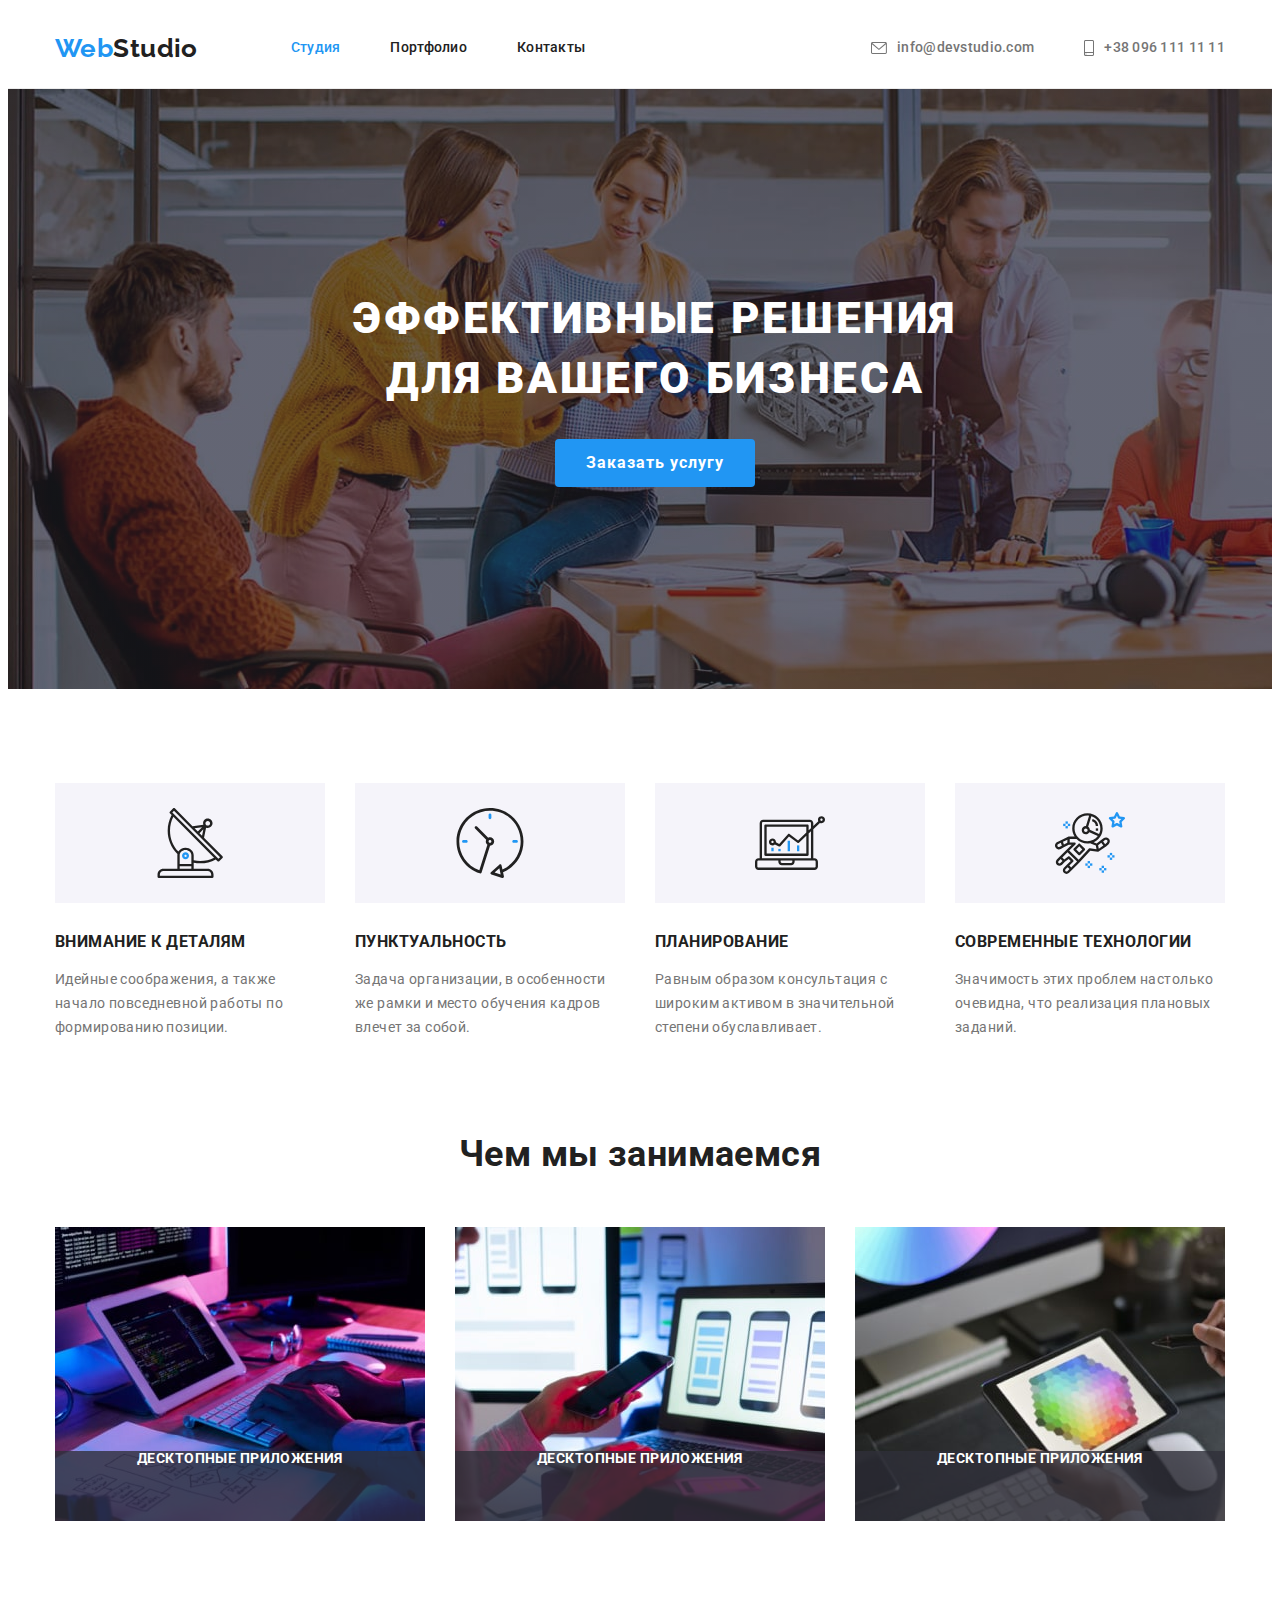
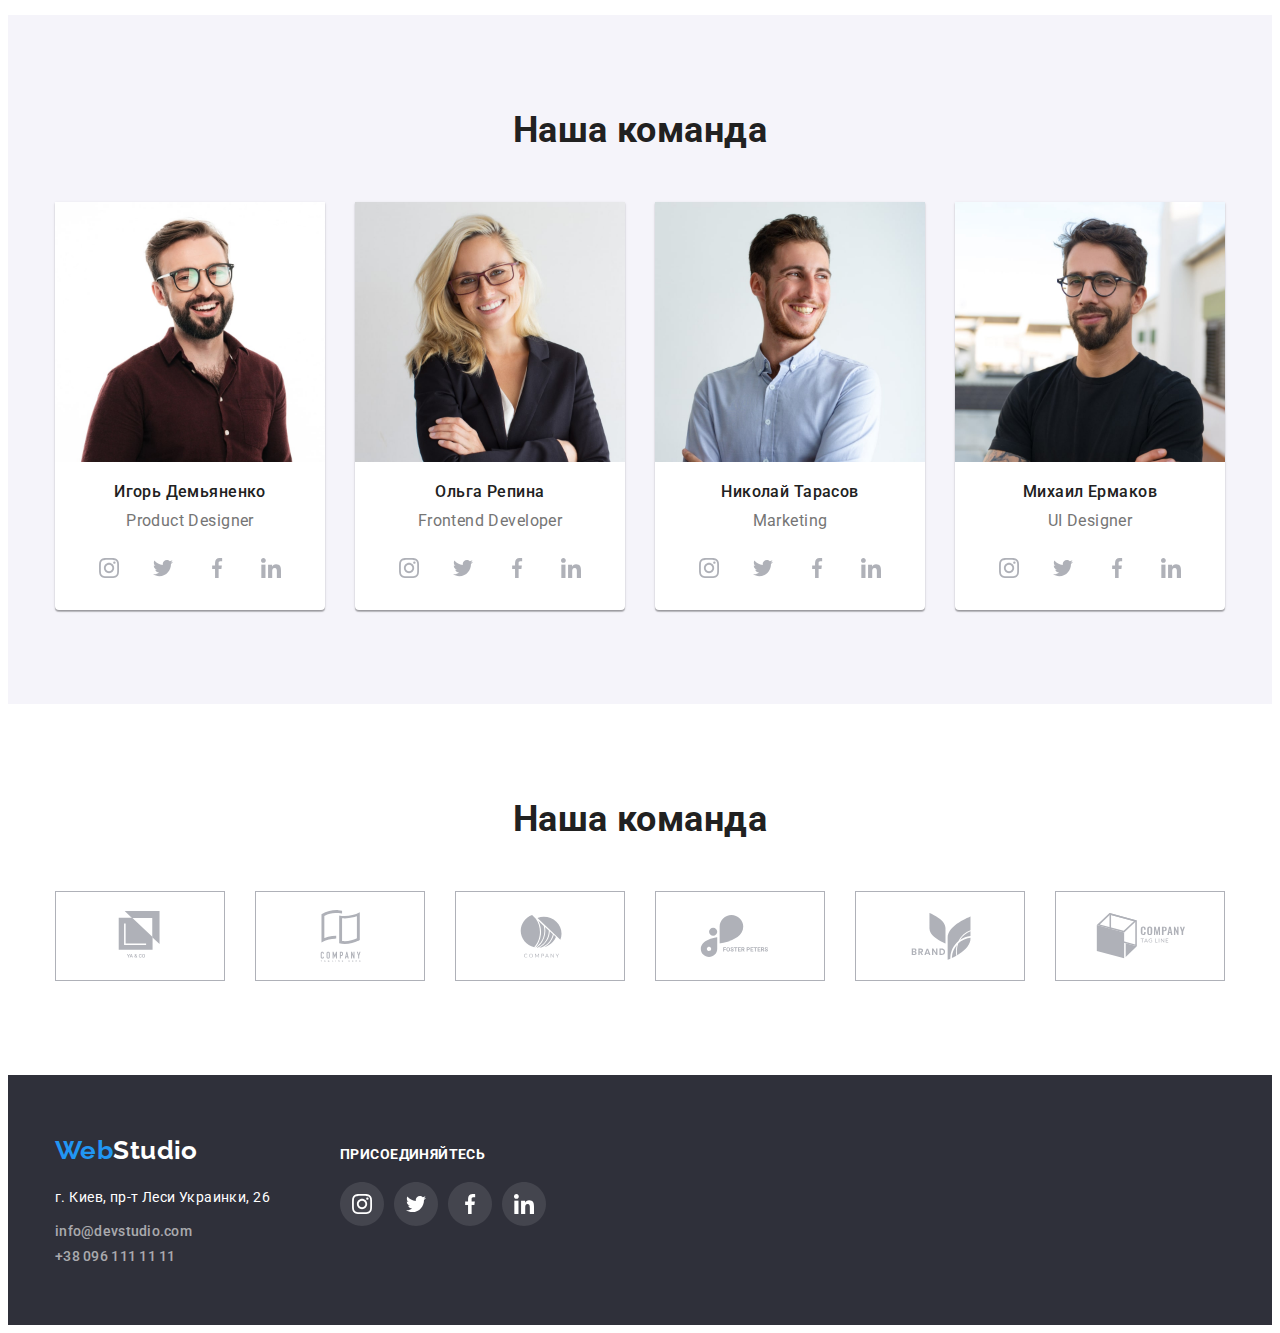
==== index.html @ 1a9e1a5f "Add files via upload" ====
<!DOCTYPE html>
<html lang="Ru">
<head>
    <meta charset="UTF-8">
    <meta name="viewport" content="width=device-width, initial-scale=1.0">
    <title>WebStudio</title>
    <link rel="stylesheet" href="https://cdnjs.cloudflare.com/ajax/libs/modern-normalize/1.0.0/modern-normalize.min.css"
        integrity="sha512-ISS7cAi1PEhQ8jnbJpJZMd29NlhNj4AWYyLOSp2CE/CsHxTCu+r+t0D2yoJudVrd0/8fTVPUVDzY5Tvli75u/g=="
        crossorigin="anonymous" />
    <link rel="preconnect" href="https://fonts.gstatic.com">
    <link href="https://fonts.googleapis.com/css2?family=Raleway:wght@700&family=Roboto:wght@400;500;700;900&display=swap"
        rel="stylesheet">
    <link rel="stylesheet" href="css/styles.css">
    
</head>

<body>
    <!--шапка сайта-->
    
<header class="header">
    <div class="countainer main-nav no-padding">
    <nav class="main-nav">
    <a lang="en" class="logo">
        Web<span class="logo-studio">Studio</span>
    </a>
    <ul class="site-nav">
        <li class="item">
            <a href="" class="link current">Студия</a>
        </li>
        <li class="item">
            <a href="./portfolio.html" class="link">Портфолио</a>
        </li>
        <li class="item">
            <a href=" " class="link">Контакты</a>
        </li>
    </ul>
    </nav>
    <ul class="site-contacts">
        <li class="item ">
        <a class="contacts" href="mailto:info@devstudio.com">
        <svg class="icon-conv">
            <use href="./image/iconside.svg#sideenvelope"></use>
        </svg>
        info@devstudio.com
        </a>
        </li>
        <li class="item">
        <a class="contacts" href="tel:380961111111">
        <svg class="icon-mob">
            <use href="./image/iconside.svg#sidesmartphone"></use>
        </svg>
        +38 096 111 11 11
        </a>
        </li>
    </ul>
    </div>
</header>
    <!--Основной раздел странички-->
<main>
        <!--Герой-->
    <section class="heroes overlay">   
    <div class="countainer hero-title">
        <div class="hero-title">
        <h1 class="hero">ЭФФЕКТИВНЫЕ РЕШЕНИЯ ДЛЯ ВАШЕГО БИЗНЕСА</h1>
        <button class="hero-button"> Заказать услугу</button>
        </div>
    </div>
    </section>
    
    <!--Описание -->
        <section class="all-padding">
    <div class="countainer">
        <ul class="description-list">
            <li class="main-parts features">
                <div class="svgimg4">
                <svg width="70px" height="70px">
                    <use href="./image/4svg.svg#4svgGroup"></use>
                </svg>
                </div>
                <h3 class="title">Внимание к деталям</h3>
                <p class="text">
                    Идейные соображения, а также начало повседневной работы по формированию позиции.
                </p>
            </li>
            <li class="main-parts features">
                <div class="svgimg4">
                <svg width="70px" height="70px">
                    <use href="./image/4svg.svg#4svgclock"></use>
                </svg>
                </div>
                <h3 class="title">Пунктуальность</h3>
                <p class="text">
                    Задача организации, в особенности же рамки и место обучения кадров влечет за собой.
                </p>
            </li>
            <li class="main-parts features">
                <div class="svgimg4">
                <svg width="70px" height="70px">
                    <use href="./image/4svg.svg#4svgdiagram"></use>
                </svg>
                </div>
                <h3 class="title">Планирование</h3>
                <p class="text">
                    Равным образом консультация с широким активом в значительной степени обуславливает.
                </p>
            </li> 
            <li class="main-parts features">
                <div class="svgimg4">
                <svg width="70px" height="70px">
                    <use href="./image/4svg.svg#4svgastronaut"></use>
                </svg>
                </div>
                <h3 class="title">Современные технологии</h3>
                <p class="text">
                    Значимость этих проблем настолько очевидна, что реализация плановых заданий.
                </p>
            </li>
        </ul>
        </div>
    </section>
    <!--Примеры работ-->
    
    <section class="all-padding no-padding">
    <div class="countainer">
        <h2 class="uppercase">Чем мы занимаемся</h2>

        <ul class="description-list">
            <li class="doing main-parts">
                <div class="doing-secondary">
                <img src="./image/Keyboard1.jpg" 
                alt="Мужчина верстает сайт за планшетом " width="370" height="294">
                
                <p class="doing-text">ДЕСКТОПНЫЕ ПРИЛОЖЕНИЯ</p>
                </div>
            </li>
            <li class="doing main-parts">
                <div class="doing-secondary">
                <img src="./image/Keyboard2.jpg"
                    alt="Девушка сидит за ноутбуком с мобильным телефоном" width="370" height="294">
                    <p class="doing-text">ДЕСКТОПНЫЕ ПРИЛОЖЕНИЯ</p>
                    </div>
            </li>
            <li class="doing main-parts">
                <div class="doing-secondary">
                <img src="./image/Keyboard3.jpg"
                    alt="Девушка держит планшет" width="370" height="294">
                    <p class="doing-text">ДЕСКТОПНЫЕ ПРИЛОЖЕНИЯ</p>
                    </div>
            </li>
        </ul>
    </div>
    </section>

    <!--Команда студии-->
    <section class="team all-padding">
    <div class="countainer">
        <h2 class="uppercase">Наша команда</h2>
        <ul class="photos description-list">
        <li class="partners main-parts">
            <img src="./image/Igor.jpg" alt="фотография Игоря Демьяненко" width="270" height="260">
            <div class="info-name">
            <h3 class="name">Игорь Демьяненко</h3>
            <p class="position" lang="en">Product Designer</p>
            <ul class="icon-partners">
            <li class="iconm"><a href="" class="iconsocial">
            <svg class="social">
                <use href="./image/symbol-defs.svg#ficoninstagram"> </use>
            </svg>
            </a></li>
            <li class="iconm"><a href="" class="iconsocial">
                <svg class="social">
                <use href="./image/symbol-defs.svg#ficontwitter"> </use>
                </svg>
            </a> </li>
            <li class="iconm"><a href="" class="iconsocial">
                <svg class="social">
                <use href="./image/symbol-defs.svg#ficonfacebook"> </use>
                </svg>
            </a></li>
            <li class="iconm"><a href="" class="iconsocial"> 
                <svg class="social">
                <use href="./image/symbol-defs.svg#ficonlinkedin"> </use>
                </svg>
            </a></li>
            </ul>
        </div>
        </li>
        <li class="partners main-parts">
        <img src="./image/Olga.jpg" alt="фотография Ольги Репиной" width="270" height="260">
        <div class="info-name">
        <h3 class="name">Ольга Репина</h3>
        <p class="position" lang="en">Frontend Developer</p>
        <ul class="icon-partners">
            <li class="iconm"><a href="" class="iconsocial">
            <svg class="social">
                <use href="./image/symbol-defs.svg#ficoninstagram"> </use>
            </svg>
            </a></li>
            <li class="iconm"><a href="" class="iconsocial">
            <svg class="social">
                <use href="./image/symbol-defs.svg#ficontwitter"> </use>
            </svg>
            </a> </li>
            <li class="iconm"><a href="" class="iconsocial">
            <svg class="social">
                <use href="./image/symbol-defs.svg#ficonfacebook"> </use>
            </svg>
            </a></li>
            <li class=" iconm"><a href="" class="iconsocial">
            <svg class="social">
                <use href="./image/symbol-defs.svg#ficonlinkedin"> </use>
            </svg>
            </a></li>
        </ul>
        </div>
        </li>
        <li class="partners main-parts">
        <img src="./image/Nikolay.jpg" alt="фотография Николая Тарасова" width="270" height="260">
        <div class="info-name">
        <h3 class="name">Николай Тарасов</h3>
        <p class="position" lang="en">Marketing</p>
        <ul class="icon-partners">
            <li class="iconm"><a href="" class="iconsocial">
            <svg class="social">
                <use href="./image/symbol-defs.svg#ficoninstagram"> </use>
            </svg>
            </a></li>
            <li class="iconm"><a href="" class="iconsocial">
            <svg class="social">
                <use href="./image/symbol-defs.svg#ficontwitter"> </use>
            </svg>
            </a> </li>
            <li class="iconm"><a href="" class="iconsocial">
            <svg class="social">
                <use href="./image/symbol-defs.svg#ficonfacebook"> </use>
            </svg>
            </a></li>
            <li class=" iconm"><a href="" class="iconsocial">
            <svg class="social">
                <use href="./image/symbol-defs.svg#ficonlinkedin"> </use>
            </svg>
            </a></li>
        </ul>
        </div>
        </li>
        <li class="partners main-parts">
            <img  src="./image/Michael.jpg"  alt="фотография Михаила Ермакова" width="270" height="260">
            <div class="info-name">
            <h3 class="name">Михаил Ермаков</h3>
            <p class="position" lang="en">UI Designer</p>
            <ul class="icon-partners">
            <li class="iconm"><a href="" class="iconsocial">
            <svg class="social">
                <use href="./image/symbol-defs.svg#ficoninstagram"> </use>
            </svg>
            </a></li>
            <li class="iconm"><a href="" class="iconsocial">
            <svg class="social">
                <use href="./image/symbol-defs.svg#ficontwitter"> </use>
            </svg>
            </a> </li>
            <li class="iconm"><a href="" class="iconsocial">
            <svg class="social">
            <use href="./image/symbol-defs.svg#ficonfacebook"> </use>
                </svg>
            </a></li>
            <li class="iconm"><a href="" class="iconsocial">
            <svg class="social">
                <use href="./image/symbol-defs.svg#ficonlinkedin"> </use>
            </svg>
            </a></li>
            </ul>
            </div>
        </li>
        </ul>
    </div>
</section>

<section class=" all-padding">
    <div class="countainer" >
        <h2 class="uppercase">Наша команда</h2>
        <ul class="iconclient">
        <li class="main-parts companions"><a href="" class="client">
            <svg class="icom-client">
                <use href="./image/client.svg#iconClient-1 "></use>
            </svg>
        </a></li>
        <li class="main-parts companions"><a href="" class="client">
            <svg class="icom-client">
                <use href="./image/client.svg#iconClient-2 "></use>
            </svg>
        </a></li>
        <li class="main-parts companions"><a href="" class="client">
            <svg class="icom-client">
                <use href="./image/client.svg#iconClient-3 "></use>
            </svg>
        </a></li>
        <li class="main-parts companions"><a href="" class="client">
            <svg class="icom-client">
                <use href="./image/client.svg#iconClient-4 "></use>
            </svg>
        </a></li>
        <li class="main-parts companions"><a href="" class="client">
            <svg class="icom-client">
                <use href="./image/client.svg#iconClient-5 "></use>
            </svg>
        </a></li>
        <li class="main-parts companions"><a href="" class="client">
            <svg class="icom-client">
                <use href="./image/client.svg#iconClient-6 "></use>
            </svg>
        </a></li>
        </ul>
    </div>
</section>
</main>

    <!--Контакты и местоположение студии-->
<footer>
    <div class="countainer footer-countainer">
    <div class="footer-block">
    <a lang="en" class="logo">
        Web<span class="logo-footer">Studio</span>
    </a>
    <address class="address-footer">
        <p class="location">г. Киев, пр-т Леси Украинки, 26</p>
    </address>
    <ul class="site-contacts site-contacts-footer">
        <li class="footer-locfoo">
            <a class="contacts-footer" href="mailto:info@devstudio.com">
            info@devstudio.com
            </a>
        </li>
        <li class="footer-locfoo">
        <a class="contacts-footer " href="tel:380961111111">
            +38 096 111 11 11
        </a>
        </li>
    </ul>
    </div>
    <div>
        <h3 class="footerzag">ПРИСОЕДИНЯЙТЕСЬ</h3>
        <ul class="icon-footer">
        <li class="iconmf"><a href="" class="itfi">
        <svg class="iconfooter ">
            <use  href="./image/iconfooter.svg#ficoninstagram "></use>
        </svg>
        </a></li>
        <li class="iconmf"><a href="" class="itfi">
        <svg class="iconfooter">
            <use href="./image/iconfooter.svg#ficontwitter "></use>
        </svg>
        </a></li>
        <li class="iconmf"><a href="" class="itfi">
        <svg class="iconfooter">
            <use href="./image/iconfooter.svg#ficonfacebook "></use>
        </svg>
        </a></li>
        <li  class="iconmf"><a href="" class="itfi">
        <svg class="iconfooter">
            <use href="./image/iconfooter.svg#ficonlinkedin "></use>
        </svg>
        </a></li>
    </ul>
    </div>
    </div>
</footer>

</body>

</html>
---- css/styles.css ----
:root {
  --primari-text-color: #212121;
  --primari-click-color: #2196f3;
  --secondary-color: #757575;
  --primari-white-color: #ffffff;
  --background-hefu-color: #2f303a;
  --batton-bg-color: #f5f4fa;
  --contacts-footer-color: rgba(255, 255, 255, 0.6);
  --border-color: #eeeeee;
  --icon-color: #afb1b8;
}

html {
  box-sizing: border-box;
}
*,
*::before,
*::after {
  box-sizing: inherit;
}

body {
  background-color: var(--primari-bg-color);
  color: var(--primari-text-color);
  font-family: Roboto, sans-serif;
  letter-spacing: 0.03em;
  font-size: 14px;
}

ul {
  padding: 0;
  margin: 0;
  list-style: none;
}

.visually-hidden {
  position: absolute;
  clip: rect(0 0 0 0);
  width: 1px;
  height: 1px;
  margin: -1px;
}

.countainer {
  margin-left: auto;
  margin-right: auto;
  width: 1200px;
  padding-left: 15px;
  padding-right: 15px;
}

.heroes .item {
  padding-bottom: 0;
  padding-left: 0;
  padding-right: 0;
}

.item2 {
  display: flex;
}
/*Логотип*/
.header {
  background: var(--primari-white-color);
  border-bottom: 1px solid #ececec;
}

.logo {
  color: var(--primari-click-color);

  font-family: Raleway, sans-serif;
  font-weight: 700;
  font-size: 26px;
  line-height: 1.19;
}

.logo-studio {
  color: var(--primari-text-color);
}

.site-nav {
  display: flex;
  margin-left: 93px;
}

.site-nav .item + .item {
  margin-left: 50px;
}

.site-nav,
.link,
.site-contacts,
.contacts {
  font-weight: 500;
  line-height: 1.14;
  letter-spacing: 0.02em;
}

.site-nav .link {
  display: block;
  padding-top: 32px;
  padding-bottom: 32px;

  color: var(--primari-text-color);
  text-decoration: none;
}

.site-contacts {
  display: flex;
  margin-left: auto;
  align-items: center;
}

.site-contacts .item + .item {
  margin-left: 50px;
}

.contacts {
  display: flex;
  align-items: center;
  padding-top: 32px;
  padding-bottom: 32px;
}

.main-nav {
  display: flex;
  align-items: center;
  padding-bottom: 0;
}

.site-contacts .contacts {
  color: var(--secondary-color);
  text-decoration: none;
}

.site-nav .link.current {
  color: var(--primari-click-color);
}

.site-nav .link:hover,
.site-nav .link:focus {
  color: var(--primari-click-color);
}

.site-contacts .contacts:hover,
.site-contacts .contacts:focus {
  color: var(--primari-click-color);
}

/*Основной раздел*/
/*герой*/

.all-padding {
  padding-top: 94px;
  padding-bottom: 94px;
}

.heroes {
  background: var(--background-hefu-color);

  padding-top: 200px;
  padding-bottom: 200px;
}

.hero {
  margin-top: 0px;
  margin-bottom: 30px;
  margin-left: auto;
  margin-right: auto;

  color: var(--primari-white-color);

  font-weight: 900;
  font-size: 44px;
  line-height: 1.36;
  letter-spacing: 0.06em;
}

.hero-title {
  text-align: center;
  width: 696px;
}

.main-part + .main-part {
  margin-left: 50px;
}

.description-list {
  display: flex;
}

.no-padding {
  padding-top: 0;
}

.title {
  margin-top: 30px;

  color: var(--primari-text-color);

  font-weight: 700;
  line-height: 1.14;
  letter-spacing: 0.03em;
  text-transform: uppercase;
}

.section-uppercase {
  padding-bottom: 94px;
}

.uppercase {
  text-align: center;
  color: var(--primari-text-color);
  margin-top: 0;
  margin-bottom: 50px;

  font-weight: 700;
  font-size: 36px;
  line-height: 1.2;
}

.doing {
  display: inline-block;
  font-size: 0;
}

.icon-conv {
  width: 16px;
  height: 12px;
  fill: currentColor;
  margin-right: 10px;
}
.icon-mob {
  width: 10px;
  height: 16px;
  fill: currentColor;
  margin-right: 10px;
}

.overlay {
  max-width: 1600px;
  height: 600px;
  margin-left: auto;
  margin-right: auto;
  background-image: linear-gradient(
      to right,
      rgba(47, 48, 58, 0.4),
      rgba(47, 48, 58, 0.4)
    ),
    url(../image/Решения.jpg);
}

/*Команда сайта*/
.svgimg4 {
  display: flex;
  justify-content: center;
  align-items: center;
  width: 270px;
  height: 120px;

  background-color: #f5f4fa;
}

.team {
  background: #f5f4fa;
}

.text {
  display: block;
  margin-top: 0;
  margin-bottom: 0;
  color: var(--secondary-color);
  width: 270px;

  font-weight: 400;
  line-height: 1.7;
}

.partners {
  display: inline-block;
  font-size: 0;

  background: var(--primari-white-color);

  box-shadow: 0px 1px 3px rgba(0, 0, 0, 0.12), 0px 1px 1px rgba(0, 0, 0, 0.14),
    0px 2px 1px rgba(0, 0, 0, 0.2);
  border-radius: 0px 0px 4px 4px;
}

.icon-partners {
  display: flex;
  align-items: center;
  justify-content: center;
}

.iconclient {
  display: flex;
  align-items: center;
}

.iconm {
  width: 44px;
  height: 44px;
}

.iconm + .iconm {
  margin-left: 10px;
}

.iconsocial {
  display: flex;
  align-items: center;
  justify-content: center;

  width: 100%;
  height: 100%;
  border-radius: 50%;
  fill: var(--icon-color);
  background-color: var(--primari-white-color);
}
.iconsocial:focus,
.iconsocial:hover {
  fill: var(--primari-white-color);
  background-color: var(--primari-click-color);
}

.social {
  width: 20px;
  height: 20px;
}

.features {
  width: 270px;
}

.main-parts + .main-parts {
  margin-left: 30px;
}

.name {
  color: var(--primari-text-color);
  margin-top: 0;
  margin-bottom: 10px;

  font-weight: 500;
  font-size: 16px;
  line-height: 1.2;
}

.photos {
  text-align: center;
}

.position,
.filter {
  color: var(--secondary-color);
  margin-top: 0;
  margin-bottom: 16px;

  font-weight: 400;
  font-size: 16px;
  line-height: 1.2;
}

.info-name {
  padding-top: 20px;
  padding-bottom: 20px;
  padding-left: 24px;
  padding-right: 24px;
  margin-top: 0;
  margin-left: 0;
}

.icom-client {
  width: 170px;
  height: 90px;
}

.companions {
  width: 170px;
  height: 90px;
}

.client {
  display: flex;
  align-items: center;

  color: var(--icon-color);
  fill: currentColor;

  width: 100%;
  height: 100%;
  border: 1px solid var(--icon-color);
}

.client:focus,
.client:hover {
  color: var(--primari-click-color);
  border-color: var(--primari-click-color);
}

/*Портфолио*/
.all-portfolio {
  display: flex;
  flex-wrap: wrap;
  flex-direction: main axis;
  text-align: start;
}

.portfolio-bar {
  display: inline-block;
  text-decoration: none;
}

.portfolio-bar:focus,
.portfolio-bar:hover {
  background: var(--primari-white-color);
  box-shadow: 0px 1px 1px rgba(0, 0, 0, 0.12), 0px 4px 4px rgba(0, 0, 0, 0.06),
    1px 4px 6px rgba(0, 0, 0, 0.16);
  opacity: 1;
}

.portfolio-countainer {
  font-size: 0;
  width: 370px;
  margin-bottom: 30px;
  margin-right: 30px;

  background: var(--primari-white-color);
  border: 0.1px solid var(--border-color);
}

.all-portfolio .portfolio-countainer:nth-last-child(-n + 3) {
  margin-bottom: 0;
}

.all-portfolio .portfolio-countainer:nth-child(3n) {
  margin-right: 0;
}

.portfolio {
  color: var(--primari-text-color);
  margin-top: 0;
  margin-bottom: 4px;
  margin-left: 0;

  font-weight: 700;
  font-size: 18px;
  line-height: 2;
  letter-spacing: 0.06em;
}
.position {
  line-height: 1.19;
}

.filter {
  margin-top: 0;
  margin-bottom: 0;
  margin-left: 0;

  line-height: 1.9;
}

.info-portfolio {
  width: 100%;
  padding-top: 20px;
  padding-bottom: 20px;
  padding-left: 24px;
  margin-top: 0;
  margin-left: 0;
}

.product {
  position: relative;
  display: flex;

  align-items: center;
  justify-content: center;
}

.product::before {
  display: inline-block;
  position: absolute;
  content: "";
  width: 100%;
  height: 100%;
  background-color: rgba(33, 150, 243, 0.9);

  opacity: 0;

  transition: 500ms opacity linear;
}
.portfolio-bar:focus .product::before,
.portfolio-bar:hover .product::before {
  opacity: 1;
}

.product-meta {
  opacity: 0;
  position: absolute;

  margin-top: 63px;
  margin-bottom: 63px;
  margin-right: 24px;
  margin-left: 24px;

  font-weight: 400;
  font-size: 18px;
  line-height: 1.6;

  letter-spacing: 0.03em;

  color: var(--primari-white-color);

  transition: 500ms opacity linear;
}
.portfolio-bar:focus .product .product-meta,
.portfolio-bar:hover .product .product-meta {
  opacity: 1;
}

.doing-secondary {
  position: relative;
  display: flex;
  text-align: center;
}

.doing-text {
  position: absolute;
  font-family: Roboto;
  font-weight: 700;
  font-size: 14px;
  line-height: 1.14;
  letter-spacing: 0.03em;
  margin: 0;
  bottom: 0;

  width: 100%;
  height: 70px;

  color: #ffffff;
  background-color: rgba(47, 48, 58, 0.8);
}

/*Подвал*/
footer {
  background: var(--background-hefu-color);
  padding-top: 60px;
  padding-bottom: 60px;
}

.contacts-footer {
  color: var(--contacts-footer-color);
  text-decoration: none;
}
.site-contacts-footer {
  flex-direction: column;
  align-items: flex-start;
}
.contacts-footer:hover,
.contacts-footer:focus {
  color: var(--primari-click-color);
}

.logo-footer {
  font-family: Raleway;
  font-weight: 700;
  font-size: 26px;
  line-height: 1.2;
}

.footer-locfoo + .footer-locfoo {
  margin-top: 9px;
}

.logo-footer {
  color: var(--primari-white-color);
}

.address-footer {
  margin-bottom: 9px;
  margin-top: 20px;
}

.location {
  color: var(--primari-white-color);
  font-style: normal;

  font-weight: 400;
  font-size: 14px;
  line-height: 1.7;
}

.footer-countainer {
  padding-bottom: 0;
  display: flex;
  align-items: baseline;
}

.iconfooter {
  width: 44px;
  height: 44px;
}

.footer-block {
  margin-right: 70px;
}

.footerzag {
  font-style: normal;
  font-weight: 700;
  font-size: 14px;
  line-height: 16px;
  letter-spacing: 0.03em;
  color: var(--primari-white-color);
  margin-top: 0px;
  margin-bottom: 20px;
}

.icon-footer {
  display: flex;
  align-items: center;
}

.iconmf + .iconmf {
  margin-left: 10px;
}

.itfi {
  color: rgba(255, 255, 255, 0.1);
  fill: currentColor;
}

.itfi:hover,
.itfi:focus {
  color: var(--primari-click-color);
}

/*Кнопки*/

button {
  padding: 0;
  border: none;
  font: inherit;
  color: inherit;
  background-color: transparent;
  cursor: pointer;
}

.hero-button {
  text-decoration: none;
  border: solid 1px transparent;
  border-radius: 4px;
  padding: 0.5em 1em;
  outline: none;
  display: inline-block;
  min-width: 200px;

  color: var(--primari-white-color);
  background: var(--primari-click-color);

  font-weight: 700;
  font-size: 16px;
  line-height: 1.9;
  letter-spacing: 0.06em;
}

.hero-button:hover,
.hero-button:focus {
  color: var(--primari-click-color);
  background: var(--primari-white-color);
}

.item-button {
  text-decoration: none;
  border: solid 1px transparent;
  border-radius: 4px;
  outline: none;

  background: var(--batton-bg-color);
  color: var(--primari-text-color);

  font-weight: 500;
  font-size: 16px;
  line-height: 1.6;

  text-align: center;
  letter-spacing: 0.03em;
}

.buttons:focus,
.item-button:hover {
  color: var(--batton-bg-color);
  background: var(--primari-click-color);

  box-shadow: 0px 3px 1px rgba(0, 0, 0, 0.1), 0px 1px 2px rgba(0, 0, 0, 0.08),
    0px 2px 2px rgba(0, 0, 0, 0.12);
}

.buttons-bar {
  display: flex;
  justify-content: center;

  margin-bottom: 50px;
}

.item-button + .item-button {
  margin-left: 8px;
}

.buttons {
  display: block;
  padding: 0.5em 1em;
}
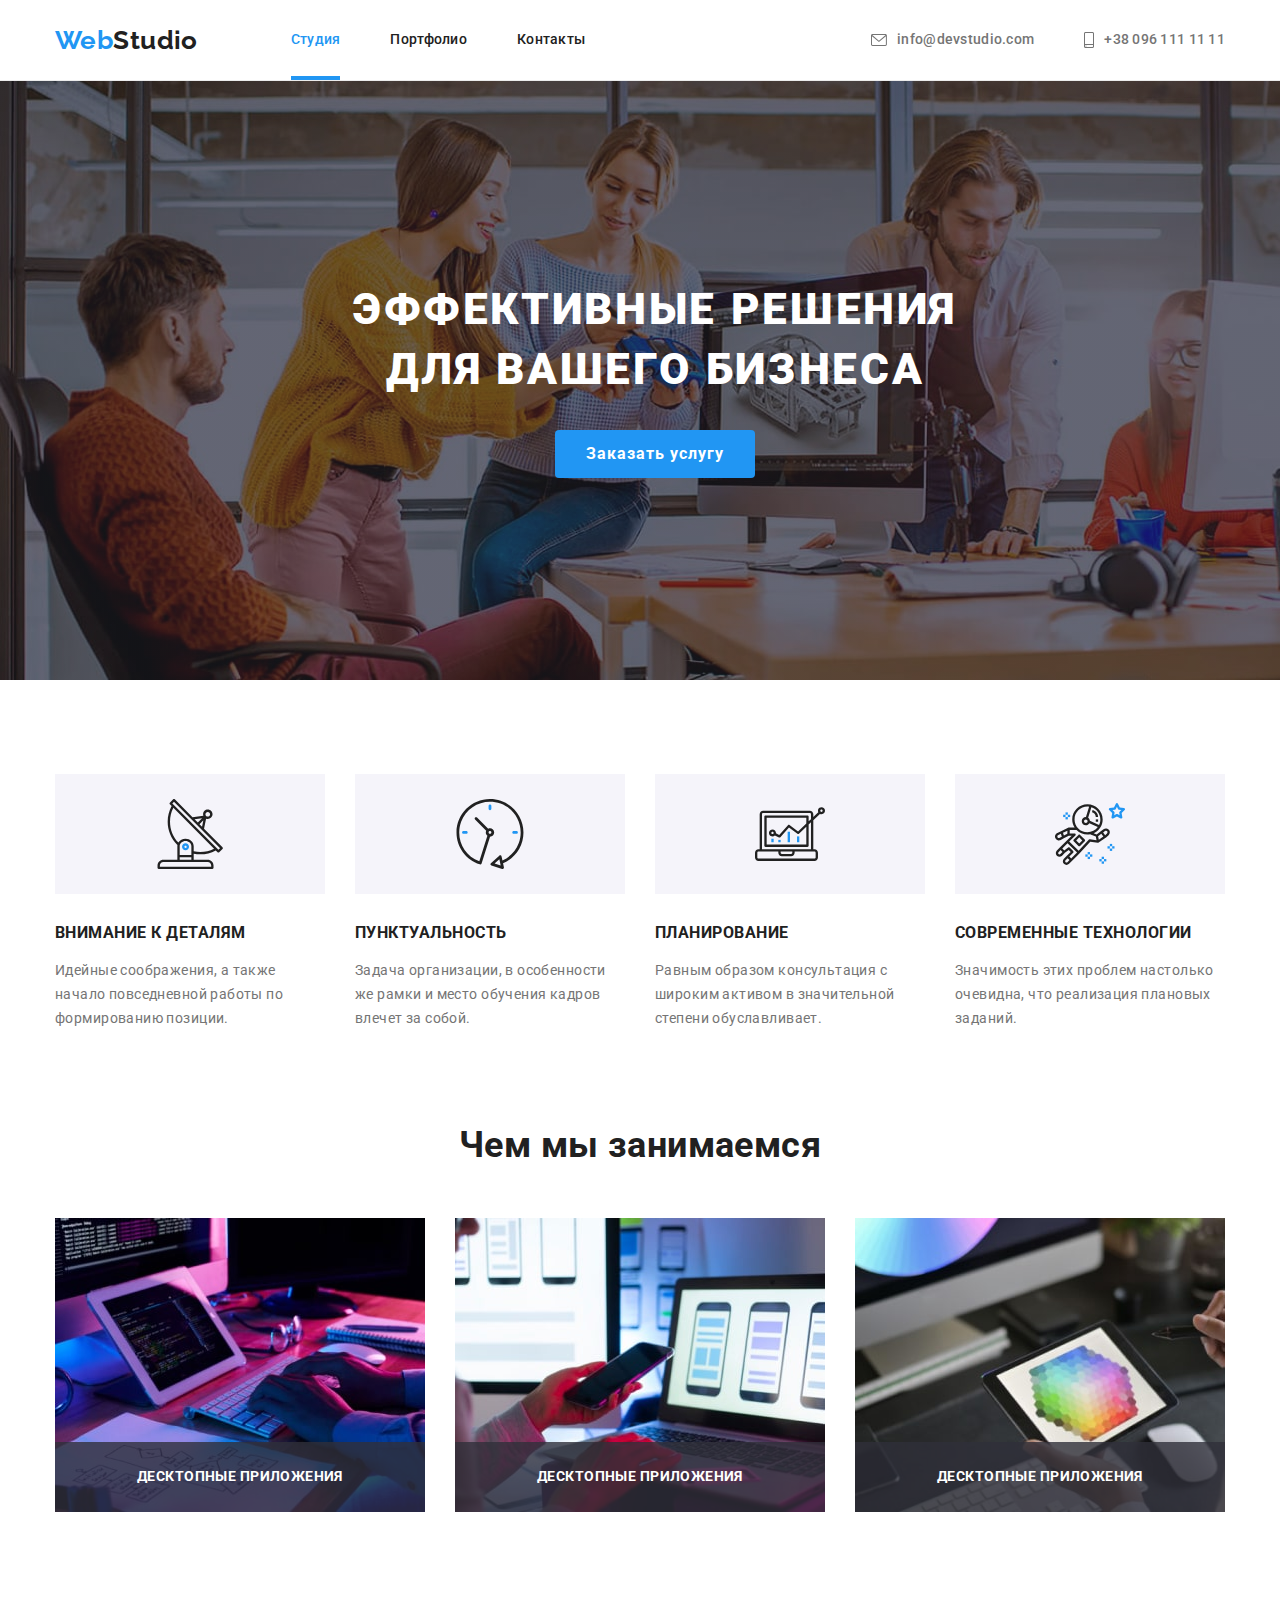
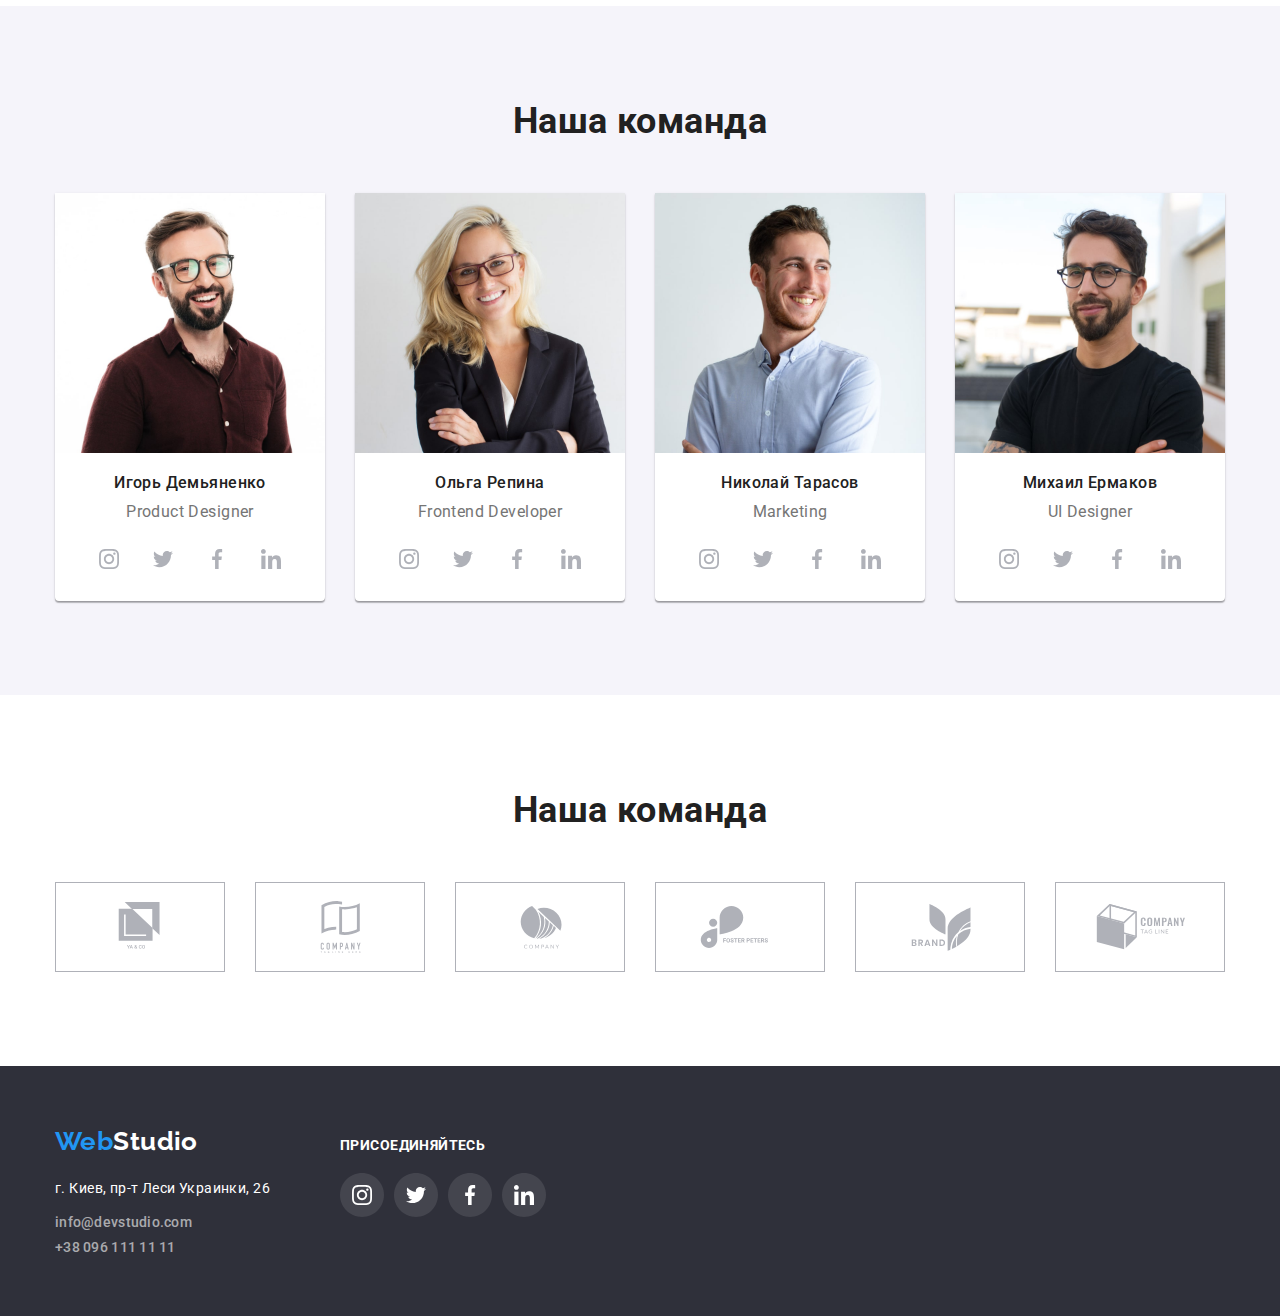
==== commit 6b3ce5bb: "Add files via upload" ====
--- a/index.html
+++ b/index.html
@@ -24,13 +24,13 @@
         Web<span class="logo-studio">Studio</span>
     </a>
     <ul class="site-nav">
-        <li class="item">
+        <li class="item item-link">
             <a href="" class="link current">Студия</a>
         </li>
-        <li class="item">
+        <li class="item item-link">
             <a href="./portfolio.html" class="link">Портфолио</a>
         </li>
-        <li class="item">
+        <li class="item item-link">
             <a href=" " class="link">Контакты</a>
         </li>
     </ul>
@@ -62,7 +62,7 @@
     <div class="countainer hero-title">
         <div class="hero-title">
         <h1 class="hero">ЭФФЕКТИВНЫЕ РЕШЕНИЯ ДЛЯ ВАШЕГО БИЗНЕСА</h1>
-        <button class="hero-button"> Заказать услугу</button>
+        <button class="hero-button" data-modal-open> Заказать услугу</button>
         </div>
     </div>
     </section>
@@ -313,6 +313,16 @@
         </ul>
     </div>
 </section>
+<div class="backdrop is-hidden" data-modal>
+    <div class="modal">
+        <button data-modal-close class="closebutton">
+            <svg class="close">
+                <use href="./image/closesvg.svg#closesvgclose"></use>
+            </svg>
+        </button>
+    </div>
+    
+</div>
 </main>
 
     <!--Контакты и местоположение студии-->
@@ -366,6 +376,8 @@
     </div>
 </footer>
 
+<script src="./js/modal.js">
+</script>
 </body>
 
 </html>--- a/css/styles.css
+++ b/css/styles.css
@@ -25,6 +25,8 @@
   font-family: Roboto, sans-serif;
   letter-spacing: 0.03em;
   font-size: 14px;
+  margin: 0;
+  padding-top: 80px;
 }
 
 ul {
@@ -58,8 +60,15 @@
 .item2 {
   display: flex;
 }
+
 /*Логотип*/
 .header {
+  position: fixed;
+  z-index: 1;
+  width: 100%;
+  top: 0;
+  left: 0;
+  min-height: 80px;
   background: var(--primari-white-color);
   border-bottom: 1px solid #ececec;
 }
@@ -102,6 +111,8 @@
 
   color: var(--primari-text-color);
   text-decoration: none;
+
+  transition: color 250ms cubic-bezier(0.4, 0, 0.2, 1);
 }
 
 .site-contacts {
@@ -146,6 +157,31 @@
   color: var(--primari-click-color);
 }
 
+/*.item-link:hover .link::after {
+  opacity: 1;
+}*/
+
+.site-nav .link.current.link::after {
+  opacity: 1;
+}
+
+.item-link {
+  position: relative;
+}
+
+.link::after {
+  position: absolute;
+  display: flex;
+  content: "";
+  bottom: 0;
+  left: 0;
+  width: 100%;
+  height: 4px;
+  box-sizing: 4px;
+  background-color: var(--primari-click-color);
+  opacity: 0;
+  transition: opacity 250ms linear;
+}
 /*Основной раздел*/
 /*герой*/
 
@@ -316,6 +352,9 @@
   border-radius: 50%;
   fill: var(--icon-color);
   background-color: var(--primari-white-color);
+
+  transition: background-color 250ms cubic-bezier(0.4, 0, 0.2, 1),
+    fill 250ms cubic-bezier(0.4, 0, 0.2, 1);
 }
 .iconsocial:focus,
 .iconsocial:hover {
@@ -390,6 +429,9 @@
   width: 100%;
   height: 100%;
   border: 1px solid var(--icon-color);
+
+  transition: border-color 250ms cubic-bezier(0.4, 0, 0.2, 1),
+    color 250ms cubic-bezier(0.4, 0, 0.2, 1);
 }
 
 .client:focus,
@@ -427,6 +469,8 @@
 
   background: var(--primari-white-color);
   border: 0.1px solid var(--border-color);
+
+  overflow: hidden;
 }
 
 .all-portfolio .portfolio-countainer:nth-last-child(-n + 3) {
@@ -475,23 +519,33 @@
 
   align-items: center;
   justify-content: center;
+
+  transition-duration: 250ms;
+  transition-timing-function: cubic-bezier(0.4, 0, 0.2, 1);
+
+  overflow: hidden;
 }
 
 .product::before {
+  content: "";
   display: inline-block;
   position: absolute;
-  content: "";
   width: 100%;
   height: 100%;
   background-color: rgba(33, 150, 243, 0.9);
 
   opacity: 0;
 
-  transition: 500ms opacity linear;
-}
+  transition: opacity 250ms cubic-bezier(0.4, 0, 0.2, 1);
+
+  transform: translateY(100%);
+  transition: transform 250ms cubic-bezier(0.4, 0, 0.2, 1);
+}
+
 .portfolio-bar:focus .product::before,
 .portfolio-bar:hover .product::before {
   opacity: 1;
+  transform: translateY(0);
 }
 
 .product-meta {
@@ -511,17 +565,23 @@
 
   color: var(--primari-white-color);
 
-  transition: 500ms opacity linear;
-}
-.portfolio-bar:focus .product .product-meta,
-.portfolio-bar:hover .product .product-meta {
+  transition: opacity 250ms cubic-bezier(0.4, 0, 0.2, 1);
+
+  transform: translateY(135%);
+  transition: transform 250ms cubic-bezier(0.4, 0, 0.2, 1);
+}
+
+.portfolio-bar:focus .product-meta,
+.portfolio-bar:hover .product-meta {
   opacity: 1;
+  transform: translateY(0);
 }
 
 .doing-secondary {
   position: relative;
   display: flex;
   text-align: center;
+  margin: auto;
 }
 
 .doing-text {
@@ -533,12 +593,71 @@
   letter-spacing: 0.03em;
   margin: 0;
   bottom: 0;
+  padding-top: 27px;
 
   width: 100%;
   height: 70px;
 
   color: #ffffff;
   background-color: rgba(47, 48, 58, 0.8);
+}
+
+.backdrop {
+  position: fixed;
+  opacity: 1;
+  z-index: 2;
+  top: 0;
+  left: 0;
+  width: 100%;
+  height: 100%;
+  background-color: rgba(0, 0, 0, 0.2);
+  transition: opacity 250ms cubic-bezier(0.4, 0, 0.2, 1);
+}
+
+.backdrop.is-hidden {
+  opacity: 0;
+  pointer-events: none;
+}
+
+.backdrop.is-hidden .modal {
+  transform: translate(-50%, -50%) scale(1.2);
+}
+
+.modal {
+  position: absolute;
+  display: flex;
+  top: 50%;
+  left: 50%;
+  transform: translate(-50%, -50%) scale(0.9);
+  justify-content: flex-end;
+
+  min-width: 528px;
+  min-height: 581px;
+
+  background-color: #ffffff;
+  box-shadow: 0px 1px 3px rgba(0, 0, 0, 0.12), 0px 1px 1px rgba(0, 0, 0, 0.14),
+    0px 2px 1px rgba(0, 0, 0, 0.2);
+  border-radius: 4px;
+
+  transition: transform 250ms cubic-bezier(0.4, 0, 0.2, 1);
+}
+
+.closebutton {
+  width: 30px;
+  height: 30px;
+  margin: 0;
+  margin-top: 8px;
+  margin-right: 8px;
+
+  border-radius: 50%;
+  background: #ffffff;
+  border: 1px solid rgba(0, 0, 0, 0.1);
+}
+
+.close {
+  width: 11px;
+  height: 11px;
+  margin: 0;
 }
 
 /*Подвал*/
@@ -628,6 +747,8 @@
 .itfi {
   color: rgba(255, 255, 255, 0.1);
   fill: currentColor;
+
+  transition: color 250ms cubic-bezier(0.4, 0, 0.2, 1);
 }
 
 .itfi:hover,
@@ -662,6 +783,10 @@
   font-size: 16px;
   line-height: 1.9;
   letter-spacing: 0.06em;
+
+  transition-property: background-color;
+  transition-duration: 250ms;
+  transition-timing-function: cubic-bezier(0.4, 0, 0.2, 1);
 }
 
 .hero-button:hover,
@@ -685,6 +810,10 @@
 
   text-align: center;
   letter-spacing: 0.03em;
+
+  transition-property: background-color;
+  transition-duration: 250ms;
+  transition-timing-function: cubic-bezier(0.4, 0, 0.2, 1);
 }
 
 .buttons:focus,
@@ -701,6 +830,10 @@
   justify-content: center;
 
   margin-bottom: 50px;
+
+  transition-property: background-color;
+  transition-duration: 250ms;
+  transition-timing-function: cubic-bezier(0.4, 0, 0.2, 1);
 }
 
 .item-button + .item-button {
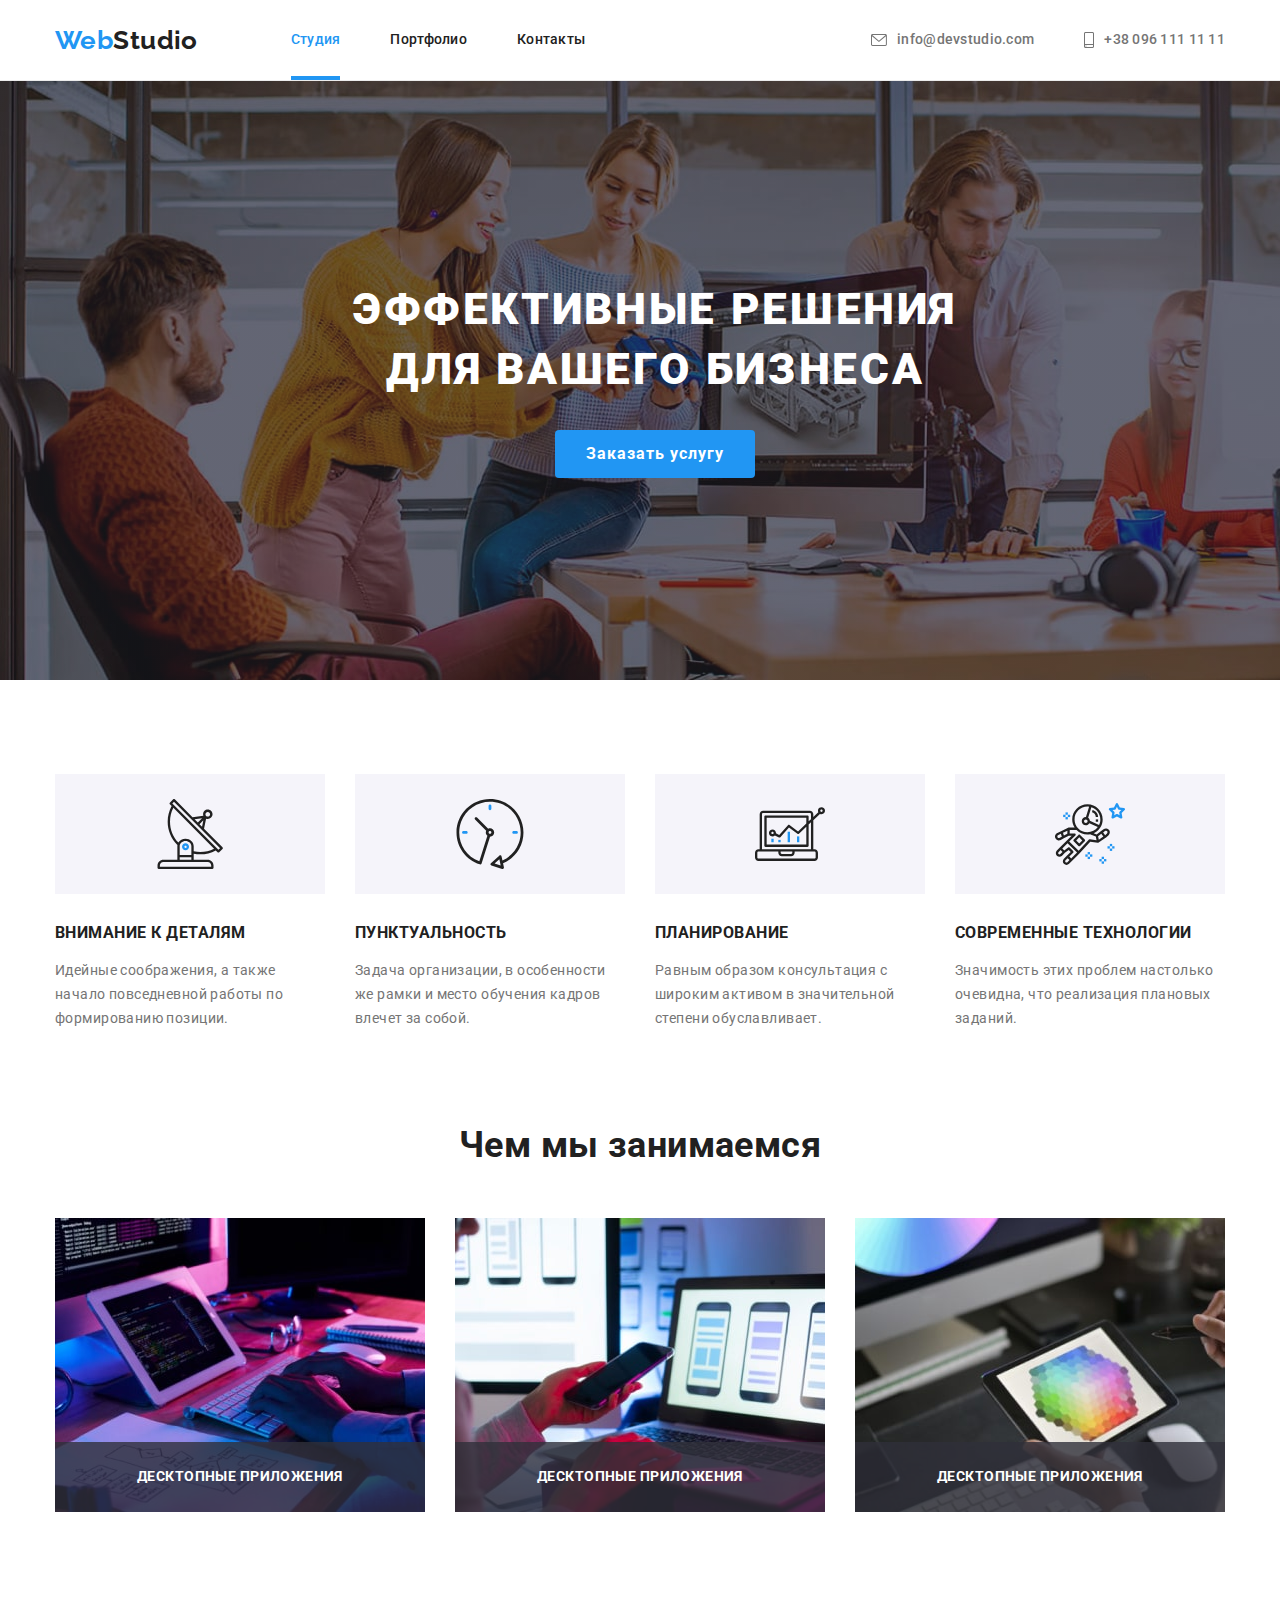
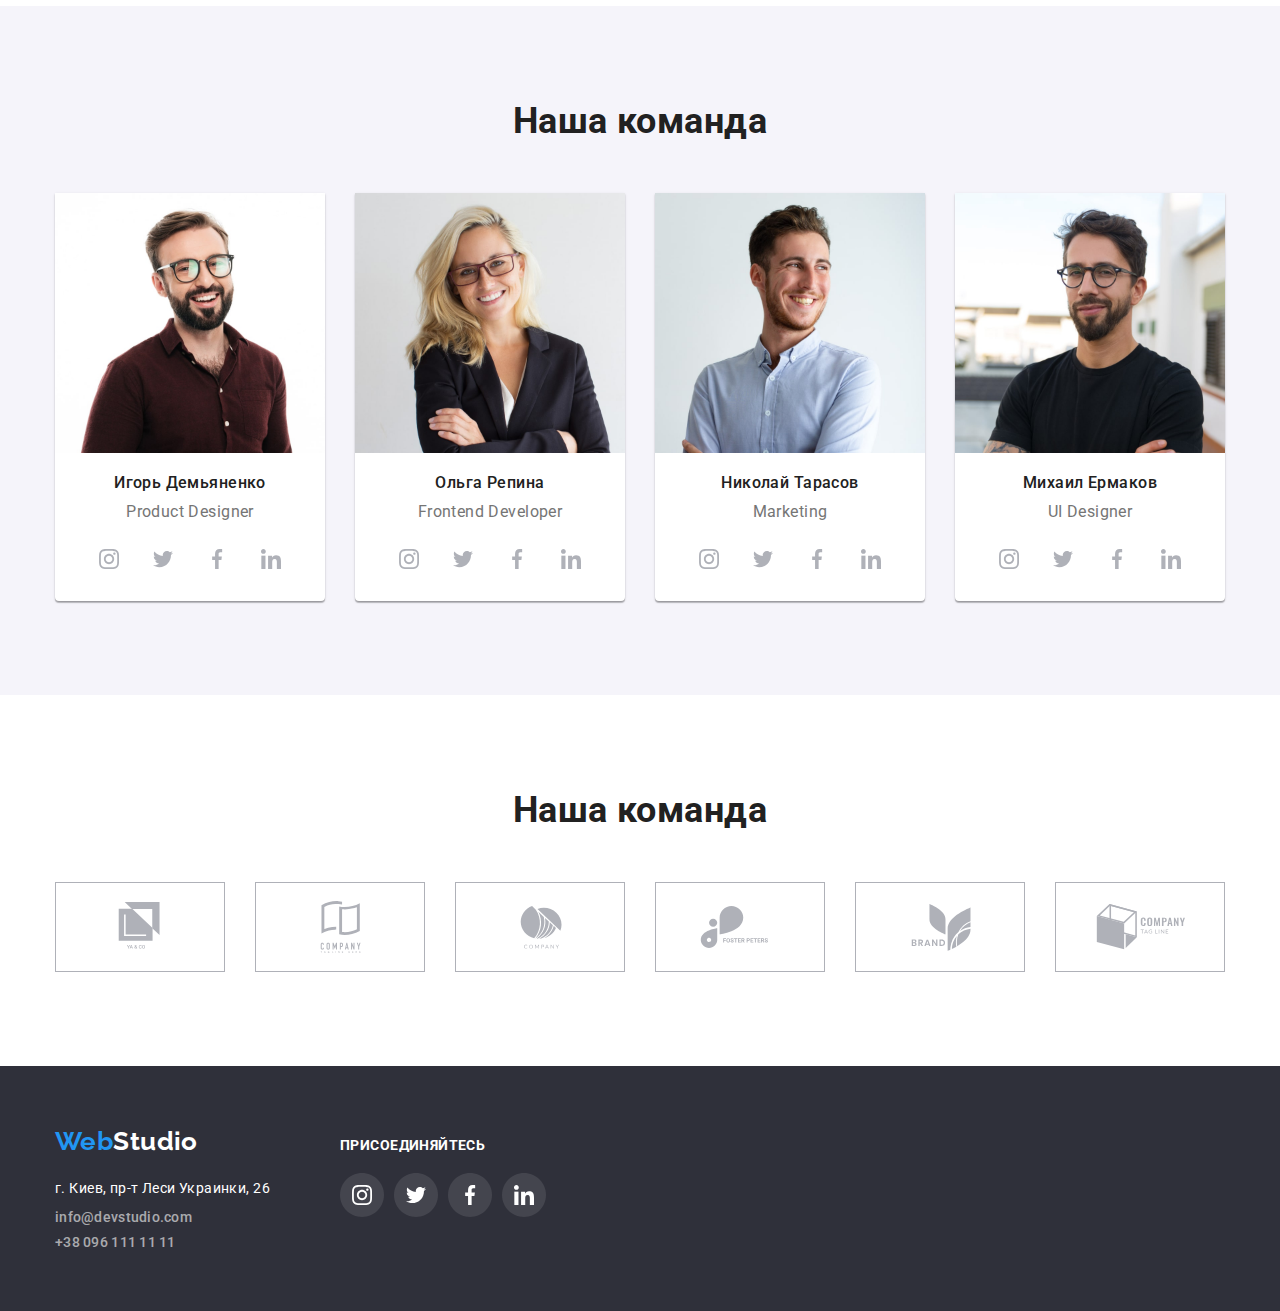
==== commit c7fa1143: "Add files via upload" ====
--- a/index.html
+++ b/index.html
@@ -129,23 +129,28 @@
                 <div class="doing-secondary">
                 <img src="./image/Keyboard1.jpg" 
                 alt="Мужчина верстает сайт за планшетом " width="370" height="294">
-                
+                <div class="doing-text-test">
                 <p class="doing-text">ДЕСКТОПНЫЕ ПРИЛОЖЕНИЯ</p>
+                </div>
                 </div>
             </li>
             <li class="doing main-parts">
                 <div class="doing-secondary">
                 <img src="./image/Keyboard2.jpg"
-                    alt="Девушка сидит за ноутбуком с мобильным телефоном" width="370" height="294">
-                    <p class="doing-text">ДЕСКТОПНЫЕ ПРИЛОЖЕНИЯ</p>
-                    </div>
+                alt="Девушка сидит за ноутбуком с мобильным телефоном" width="370" height="294">
+                <div class="doing-text-test">
+                <p class="doing-text">ДЕСКТОПНЫЕ ПРИЛОЖЕНИЯ</p>
+                </div>
+                </div>
             </li>
             <li class="doing main-parts">
                 <div class="doing-secondary">
                 <img src="./image/Keyboard3.jpg"
-                    alt="Девушка держит планшет" width="370" height="294">
-                    <p class="doing-text">ДЕСКТОПНЫЕ ПРИЛОЖЕНИЯ</p>
-                    </div>
+                alt="Девушка держит планшет" width="370" height="294">
+                <div class="doing-text-test">
+                <p class="doing-text">ДЕСКТОПНЫЕ ПРИЛОЖЕНИЯ</p>
+                </div>
+                </div>
             </li>
         </ul>
     </div>
--- a/css/styles.css
+++ b/css/styles.css
@@ -579,27 +579,32 @@
 
 .doing-secondary {
   position: relative;
-  display: flex;
-  text-align: center;
-  margin: auto;
+}
+
+.doing-text-test {
+  display: flex;
+  position: absolute;
+  align-items: center;
+  justify-content: center;
+  bottom: 0;
+
+  width: 100%;
+  height: 70px;
+
+  background-color: rgba(47, 48, 58, 0.8);
 }
 
 .doing-text {
-  position: absolute;
+  display: inline-block;
+
   font-family: Roboto;
   font-weight: 700;
   font-size: 14px;
   line-height: 1.14;
   letter-spacing: 0.03em;
   margin: 0;
-  bottom: 0;
-  padding-top: 27px;
-
-  width: 100%;
-  height: 70px;
 
   color: #ffffff;
-  background-color: rgba(47, 48, 58, 0.8);
 }
 
 .backdrop {
@@ -707,6 +712,7 @@
   font-weight: 400;
   font-size: 14px;
   line-height: 1.7;
+  margin: 0;
 }
 
 .footer-countainer {
@@ -745,6 +751,7 @@
 }
 
 .itfi {
+  display: block;
   color: rgba(255, 255, 255, 0.1);
   fill: currentColor;
 
@@ -795,7 +802,7 @@
   background: var(--primari-white-color);
 }
 
-.item-button {
+.buttons {
   text-decoration: none;
   border: solid 1px transparent;
   border-radius: 4px;
@@ -817,7 +824,7 @@
 }
 
 .buttons:focus,
-.item-button:hover {
+.buttons:hover {
   color: var(--batton-bg-color);
   background: var(--primari-click-color);
 
